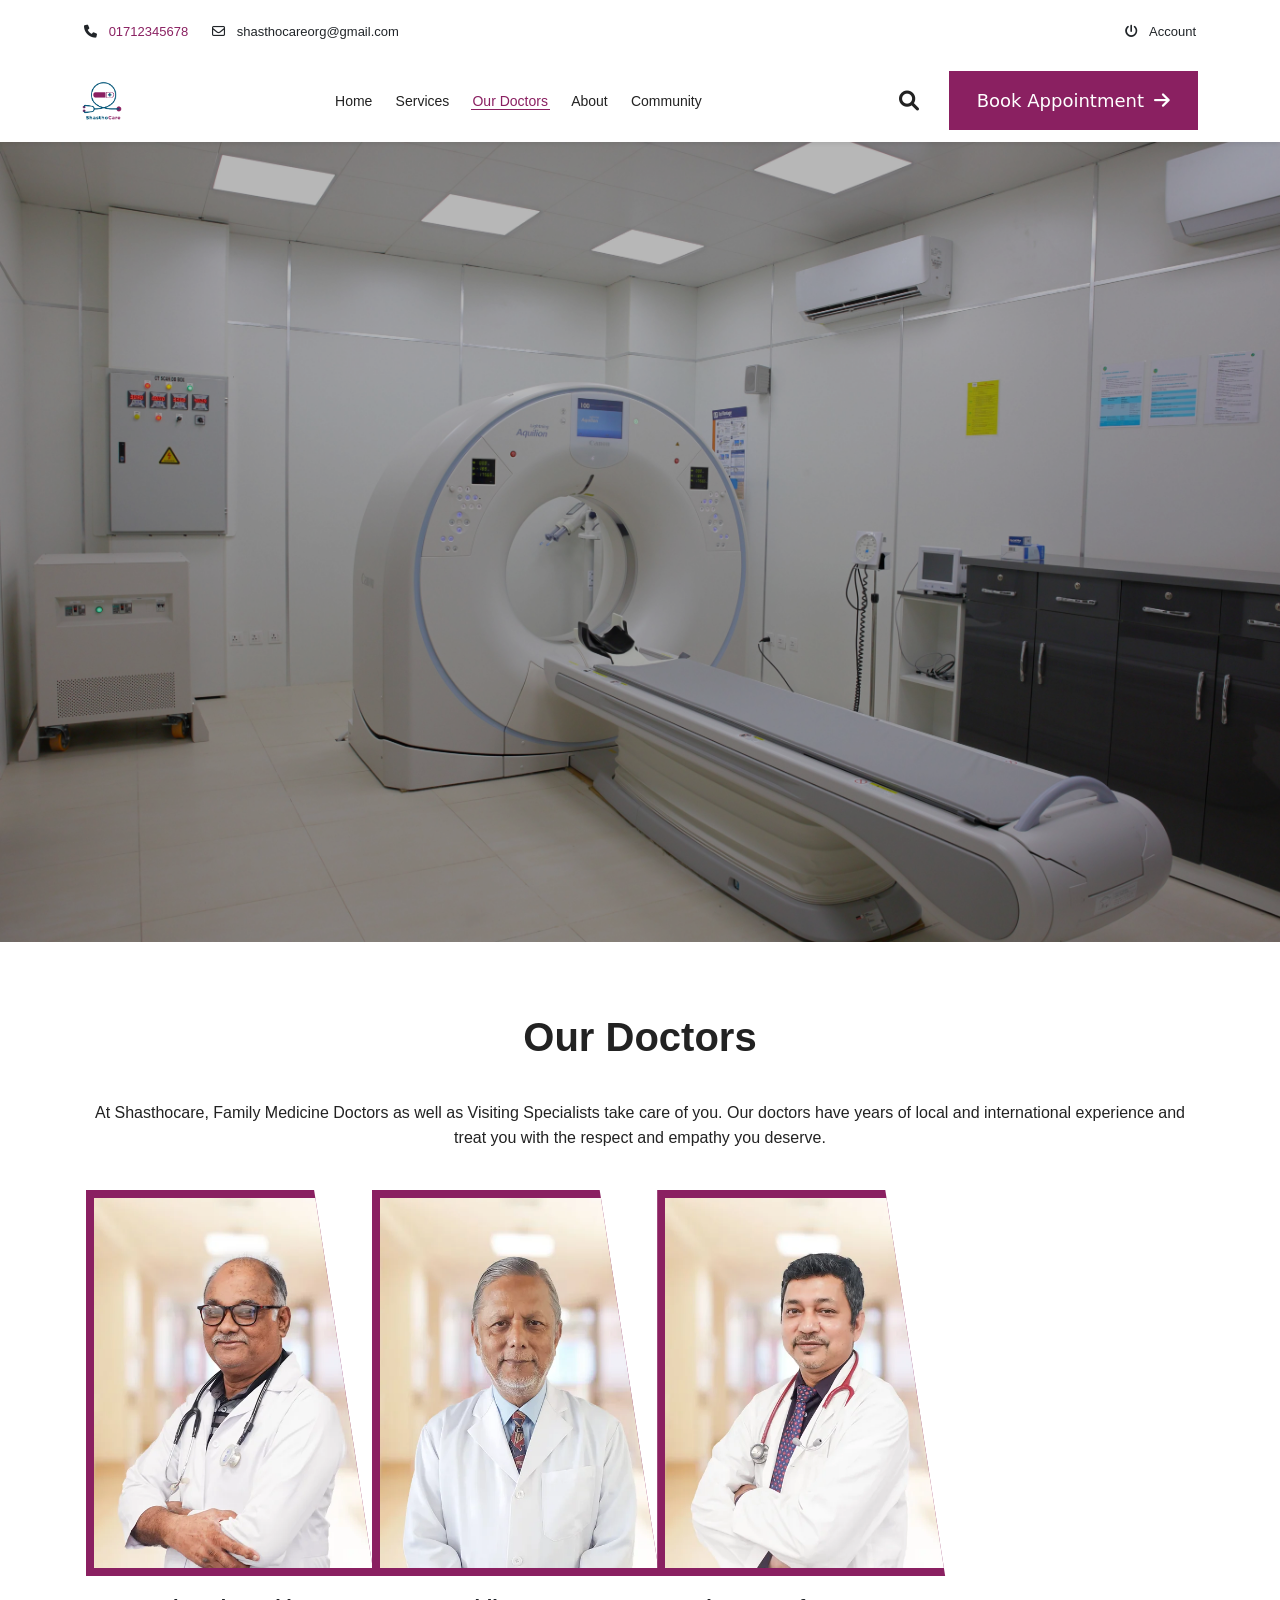
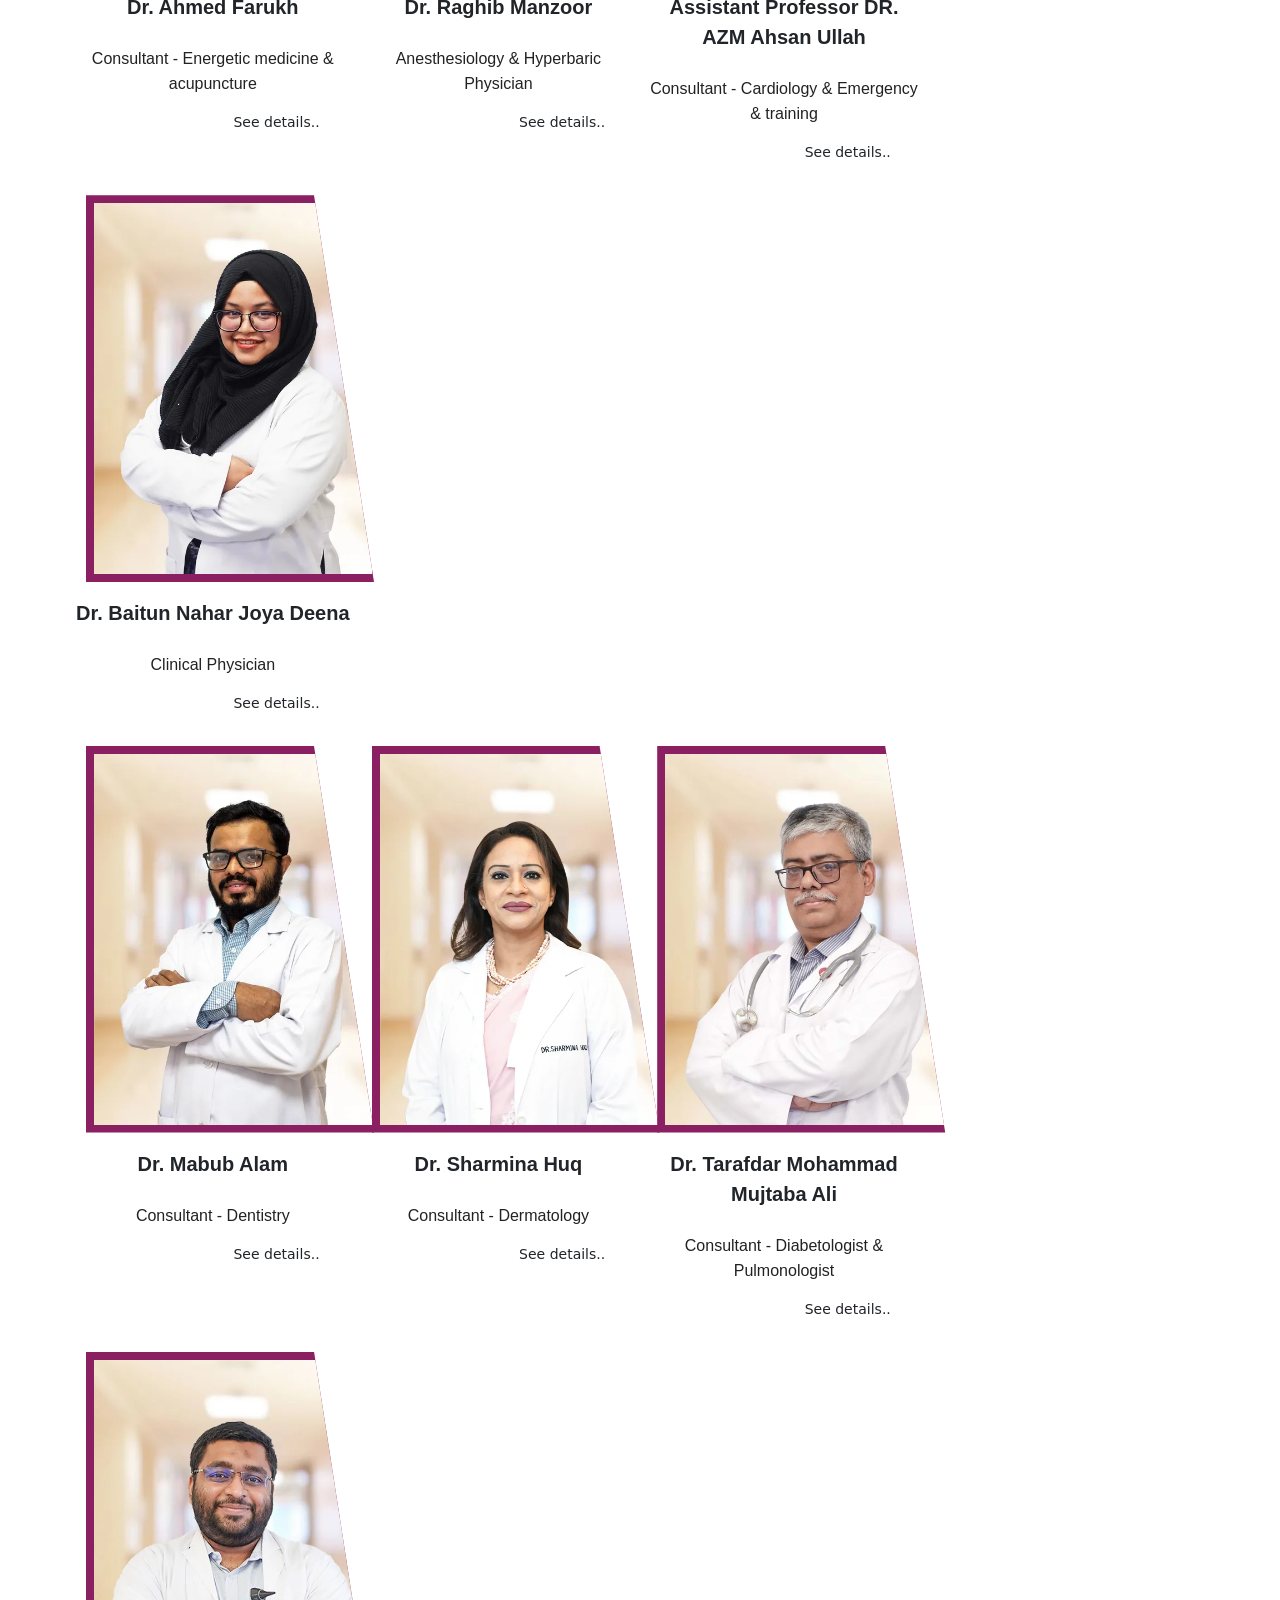
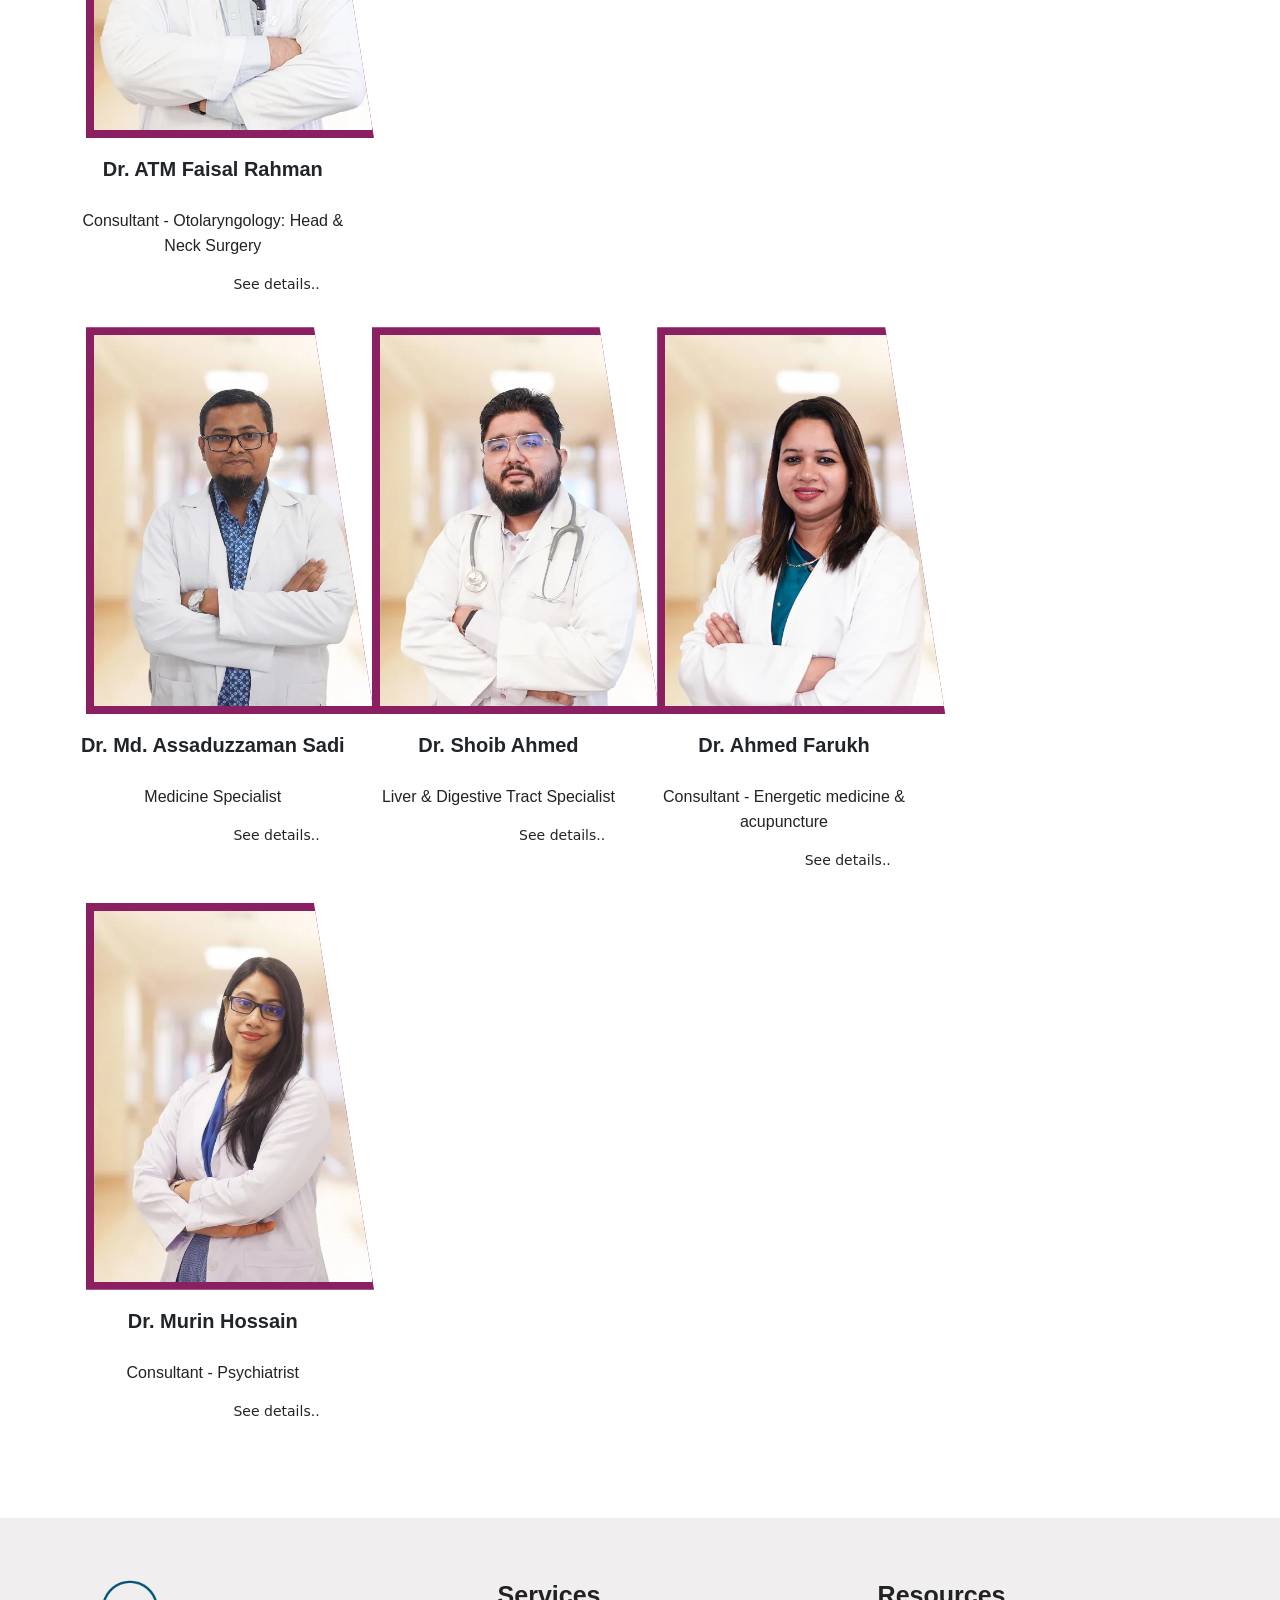
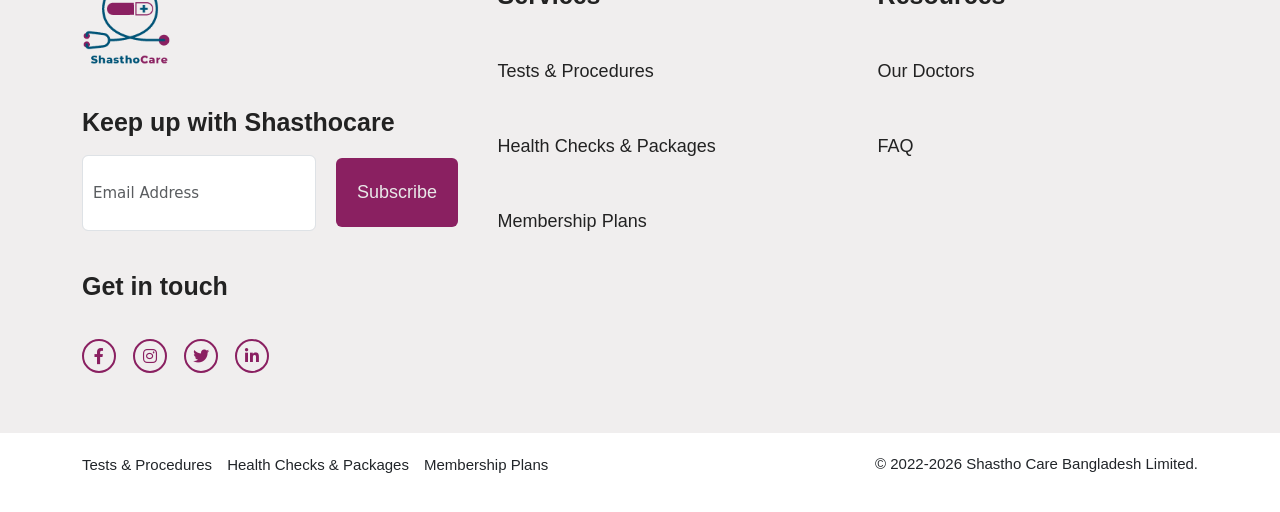
==== ourdoctor.html @ f49268fb "Initial commit" ====
<!DOCTYPE html>
<html lang="en">
<head>
    <meta charset="UTF-8">
    <meta name="viewport" content="width=device-width, initial-scale=1.0">
    <title>Shastho Care</title>
    

    <link rel="stylesheet" href="https://cdnjs.cloudflare.com/ajax/libs/font-awesome/6.0.0/css/all.min.css" integrity="sha512-9usAa10IRO0HhonpyAIVpjrylPvoDwiPUiKdWk5t3PyolY1cOd4DSE0Ga+ri4AuTroPR5aQvXU9xC6qOPnzFeg==" crossorigin="anonymous" referrerpolicy="no-referrer" />
    <link rel="icon" href="./Img/Shastho-Care.png" type="image/l-icon">
    <link rel="stylesheet" href="./css/bootstrap.min.css">
    <link rel="stylesheet" href="./css/style.css">
</head>
<body>


    <!-- topbar start -->
    <section id="topbar" class=" bg-white">
        <div class="container top-back">
            <div class="row top-text">
                <div class="col-md-6 text-center text-md-start">
                    <div class="head-1 d-flex gap-4 justify-content-center justify-content-md-start">
                        <div class="top-1">
                            <a href="#"><i class="fa-solid fa-phone me-2"></i> <span class="phone-number"> 01712345678</span></a>
                        </div>
                        <div class="top-2">
                            <a href="#"><i class="fa-regular fa-envelope me-2"></i> shasthocareorg@gmail.com</a>
                        </div>
                    </div>
                </div>
                <div class="col-md-6 top-dro text-center text-md-end mt-2 mt-md-0">
                    <div class="head-2 d-flex gap-4 justify-content-center justify-content-md-end">
                        <div class="top-4">
                            <ul>
                                <li>
                                    <a href="#"><i class="fa-solid fa-power-off me-2"></i> Account
                                    </a>
                                    <ul>
                                        <li>
                                            <a href="#sasthoSignup" data-bs-toggle="modal"><i class="fa-regular fa-circle-user"></i>Signup</a>
                                            <a href="#modalLogIn" data-bs-toggle="modal"><i class="fa-regular fa-circle-user"></i>Login</a>
                                        </li>
                                    </ul>
                                </li>
                            </ul>
                        </div>
                    </div>
                </div>
            </div>
        </div>
    </section>
    <!-- topbar end -->

    <!-- menubar start -->
   
    <nav class="navbar navbar-expand-lg sticky-top bg-white shadow-sm">
        <div class="container">
            <!-- Logo -->
            <a class="navbar-brand" href="#">
                <img class="logo" src="./Img/Shastho Care.png" alt="Shastho Care">
            </a>

            <!-- Mobile Toggle -->
            <button class="navbar-toggler" type="button"
                data-bs-toggle="collapse"
                data-bs-target="#navbarNav">
                <span class="navbar-toggler-icon"></span>
            </button>

            <!-- Menu -->
            <div class="collapse navbar-collapse menu" id="navbarNav">
                <ul class="navbar-nav mx-auto">
                    <li class="nav-item ">
                        <a class="nav-link" href="index.html">Home</a>
                    </li>
                    <li class="nav-item">
                        <a class="nav-link" href="services.html">Services</a>
                    </li>
                    <li class="nav-item">
                        <a class="nav-link active" href="ourdoctor.html">Our Doctors</a>
                    </li>
                    <li class="nav-item">
                        <a class="nav-link" href="about.html">About</a>
                    </li>
                    <li class="nav-item">
                        <a class="nav-link" href="community.html">Community</a>
                    </li>
                </ul>
                <div class="nav-search">
                    <a href="#">
                        <i class="fa-solid fa-magnifying-glass"></i>
                    </a>
                </div>
                <div class="appointment-btn">
                    <a href="#appointmentModal" data-bs-toggle="modal">
                        Book Appointment
                        <span class="arrow">
                            <i class="fa-solid fa-arrow-right"></i>
                        </span>
                    </a>
                </div>
            </div>
        </div>
    </nav>
    <!-- menubar end -->

    <!-- banner start -->
    <section id="doctors">
        <div class="container doc">
            
        </div>
    </section>
    <!-- banner end -->

    <!-- doctors gallary start -->
    <section id="doctor">
        <div class="doc-gallary">
            <div class="container">
                <div class="service-heading  sec-head">
                    <div class="raw">
                        <div class="col-md-12 doc-text">
                            <h1 class="mb-5">Our Doctors</h1>
                            <p class="mb-4">At Shasthocare, Family Medicine Doctors as well as Visiting Specialists take care of you. Our doctors have years of local and international experience and treat you with the respect and empathy you deserve.</p>
                        </div>
                    </div>
                    <div class="row gallery-part">
                        <div class="col-md-3 gallary-col">
                            <div class="doc-img">
                                <div class="img-bg">
                                    <img src="./Img/Dr._Ahmed_Farukh.jpg" width="98%" alt="Dr._Ahmed_Farukh.jpg">
                                </div>
                            </div>
                            <div class="doct-text">
                                <h2 class="mb-4 mt-3">Dr. Ahmed Farukh</h2>
                                <p>Consultant - Energetic medicine & acupuncture</p>
                                <a href="#">See details..</a>
                            </div>
                        </div>
                         <div class="col-md-3 gallary-col">
                            <div class="doc-img">
                                <div class="img-bg">
                                    <img src="./Img/Dr._Raghib_Manzoor.jpg" width="98%" alt="Dr._Raghib_Manzoor.jpg">
                                </div>
                            </div>
                            <div class="doct-text">
                                <h2 class="mb-4 mt-3">Dr. Raghib Manzoor</h2>
                                <p>Anesthesiology & Hyperbaric Physician</p>
                                <a href="#">See details..</a>
                            </div>
                        </div>
                         <div class="col-md-3 gallary-col">
                            <div class="doc-img">
                                <div class="img-bg">
                                    <img src="./Img/ahsanullah.jpg" width="98%" alt="ahsanullah.jpg">
                                </div>
                            </div>
                            <div class="doct-text">
                                <h2 class="mb-4 mt-3">Assistant Professor DR. AZM Ahsan Ullah</h2>
                                <p>Consultant - Cardiology & Emergency & training</p>
                                <a href="#">See details..</a>
                            </div>
                        </div>
                        <div class="col-md-3 gallary-col">
                            <div class="doc-img">
                                <div class="img-bg">
                                    <img src="./Img/Dr._Deena.jpg" width="98%" alt="Dr._Deena.jpg">
                                </div>
                            </div>
                            <div class="doct-text">
                                <h2 class="mb-4 mt-3">Dr. Baitun Nahar Joya Deena</h2>
                                <p>Clinical Physician</p>
                                <a href="#">See details..</a>
                            </div>
                        </div>
                    </div>
                    <div class="row gallery-part">
                        <div class="col-md-3 gallary-col">
                            <div class="doc-img">
                                <div class="img-bg">
                                    <img src="./Img/Dr._Mahbub_Alam.jpg" width="98%" alt="Dr._Mahbub_Alam.jpg">
                                </div>
                            </div>
                            <div class="doct-text">
                                <h2 class="mb-4 mt-3">Dr. Mabub Alam</h2>
                                <p>Consultant - Dentistry</p>
                                <a href="#">See details..</a>
                            </div>
                        </div>
                         <div class="col-md-3 gallary-col">
                            <div class="doc-img">
                                <div class="img-bg">
                                    <img src="./Img/shamima.jpg" width="98%" alt="shamima.jpg">
                                </div>
                            </div>
                            <div class="doct-text">
                                <h2 class="mb-4 mt-3">Dr. Sharmina Huq</h2>
                                <p>Consultant - Dermatology</p>
                                <a href="#">See details..</a>
                            </div>
                        </div>
                         <div class="col-md-3 gallary-col">
                            <div class="doc-img">
                                <div class="img-bg">
                                    <img src="./Img/Dr._Tarafdar_Moham.jpg" width="98%" alt="Dr._Tarafdar_Moham.jpg">
                                </div>
                            </div>
                            <div class="doct-text">
                                <h2 class="mb-4 mt-3">Dr. Tarafdar Mohammad <br> Mujtaba Ali</h2>
                                <p>Consultant - Diabetologist & Pulmonologist</p>
                                <a href="#">See details..</a>
                            </div>
                        </div>
                        <div class="col-md-3 gallary-col">
                            <div class="doc-img">
                                <div class="img-bg">
                                    <img src="./Img/Dr._ATM Faisal_Rahman.jpg" width="98%" alt="Dr._ATM Faisal_Rahman.jpg">
                                </div>
                            </div>
                            <div class="doct-text">
                                <h2 class="mb-4 mt-3">Dr. ATM Faisal Rahman</h2>
                                <p>Consultant - Otolaryngology: Head &  <br> Neck Surgery</p>
                                <a href="#">See details..</a>
                            </div>
                        </div>
                    </div>
                    <div class="row gallery-part">
                        <div class="col-md-3 gallary-col">
                            <div class="doc-img">
                                <div class="img-bg">
                                    <img src="./Img/Dr._Sadi.jpg" width="98%" alt="Dr._Sadi.jpg">
                                </div>
                            </div>
                            <div class="doct-text">
                                <h2 class="mb-4 mt-3">Dr. Md. Assaduzzaman Sadi</h2>
                                <p>Medicine Specialist</p>
                                <a href="#">See details..</a>
                            </div>
                        </div>
                         <div class="col-md-3 gallary-col">
                            <div class="doc-img">
                                <div class="img-bg">
                                    <img src="./Img/shoib.jpg" width="98%" alt="shoib.jpg">
                                </div>
                            </div>
                            <div class="doct-text">
                                <h2 class="mb-4 mt-3">Dr. Shoib Ahmed</h2>
                                <p>Liver & Digestive Tract Specialist</p>
                                <a href="#">See details..</a>
                            </div>
                        </div>
                         <div class="col-md-3 gallary-col">
                            <div class="doc-img">
                                <div class="img-bg">
                                    <img src="./Img/Dr._Salma_Akter.jpg" width="98%" alt="Dr._Salma_Akter.jpg">
                                </div>
                            </div>
                            <div class="doct-text">
                                <h2 class="mb-4 mt-3">Dr. Ahmed Farukh</h2>
                                <p>Consultant - Energetic medicine & acupuncture</p>
                                <a href="#">See details..</a>
                            </div>
                        </div>
                        <div class="col-md-3 gallary-col">
                            <div class="doc-img">
                                <div class="img-bg">
                                    <img src="./Img/Dr._Murin.jpg" width="98%" alt="Dr._Murin.jpg">
                                </div>
                            </div>
                            <div class="doct-text">
                                <h2 class="mb-4 mt-3">Dr. Murin Hossain</h2>
                                <p>Consultant - Psychiatrist</p>
                                <a href="#">See details..</a>
                            </div>
                        </div>
                    </div>
                </div>
            </div>
        </div>
    </section>
    <!-- doctors gallary end -->

    <!-- footer start -->
    <section id="footer">
        <div class="container ftr">
            <div class="row">
                <div class="col-md-4">
                    <div class="logo">
                        <img src="./Img/Shastho Care.png" alt="Shastho Care.png" class="d-block">
                    </div>
                    <h2>Keep up with Shasthocare</h2>
                    <div class="form">
                        <div class="email">
                            <input type="text" class="form-control form-ct" id="email" placeholder="Email Address">
                        </div>
                        <div class="box">
                            <button type="submit" class="btn btn-color">Subscribe</button>
                        </div>
                    </div>
                    <h2>Get in touch</h2>
                    <div class="social-icon">
                        <a href="#"><i class="fa-brands fa-facebook-f"></i></a>
                        <a href="#"><i class="fa-brands fa-instagram"></i></a>
                        <a href="#"><i class="fa-brands fa-twitter"></i></a>
                        <a href="#"><i class="fa-brands fa-linkedin-in"></i></a>
                    </div>
                </div>
                <div class="col-md-4">
                   <div class="ftr-data">
                        <h2 class="mb-5">Services</h2>
                        <a href="#" class="mb-5">Tests & Procedures</a> <br>
                        <a href="#" class="mb-5">Health Checks & Packages</a> <br>
                        <a href="#" class="mb-5">Membership Plans</a>
                   </div>
                </div>
                <div class="col-md-4">
                    <div class="ftr-data">
                        <h2 class="mb-5">Resources</h2>
                        <a href="#" class="mb-5">Our Doctors</a> <br>
                        <a href="#" class="mb-5">FAQ</a>
                   </div>
                </div>
            </div>
        </div>
    </section>

    <!-- footer-bottom -->
    <section id="footer-bottom">
        <div class="container">
            <div class="row">
            <div class="col-md-6">
                <div class="ftr-btm">
                    <a href="#">Tests & Procedures</a>
                    <a href="#">Health Checks & Packages</a>
                    <a href="#">Membership Plans</a>
                </div>
            </div>
            <div class="col-md-6">
                <div class="ftr-te">
                    <p>© 2022-2026 Shastho Care Bangladesh Limited.</p>
                </div>
            </div>
        </div>
        </div>
    </section>
    <!-- footer end -->

    <!-- modal start -->
    <!-- signup -->
    <div class="modal fade" id="sasthoSignup">
        <div class="container-fluid">
                <div class="modal-dialog custom-modal">
                    <div class="modal-content">
                        <div class="modal-header">
                            <h5 class="modal-title">Sign Up</h5>
                            <button type="button" class="btn-close"  data-bs-dismiss="modal">
                                <span></span>
                            </button>
                        </div>
                        <div class="modal-body">
                            <div class="container-fluid"></div>
                                <div class="row">
                                <!-- Image -->
                                <div class="col-md-6">
                                    <div class="modal-img">
                                        <img src="./Img/miroshnichenko.jpg" alt="Doctor" class="img-fluid w-100">
                                    </div>
                                </div>
                                <div class="col-md-6">
                                    <form>
                                        <div class="row">
                                            <div class="col-12 mb-3">
                                                <label for="firstname" class="form-label">Name</label>
                                                <input type="text" class="form-control" id="firstname" placeholder="Full Name">
                                            </div>
                                            <div class="col-md-6 mb-3">
                                                <label for="email" class="form-label">Email</label>
                                                <input type="email" class="form-control" id="email" placeholder="Enter Email">
                                            </div>
                                            <div class="col-md-6 mb-3">
                                                <label for="phone" class="form-label">Phone</label>
                                                <input type="text" class="form-control" id="phone" placeholder="Phone Number">
                                            </div>
                                            <div class="col-md-6 mb-3">
                                                <label for="gender" class="form-label">Gender</label>
                                                <select class="form-select" id="gender" >
                                                    <option>Male</option>
                                                    <option>Female</option>
                                                </select>
                                            </div>
                                            <div class="col-md-6 mb-3">
                                                <label for="dob" class="form-label">Date of Birth</label>
                                                <input type="date" class="form-control" id="dob">
                                            </div>
                                        </div>
                                    </form>
                                </div>
                            </div>
                        </div>
                        <div class="modal-footer">
                            <button type="button" class="btn btn-secondary" data-bs-dismiss="modal">
                                Close
                            </button>
                            <button type="submit" class="btn btn-primary">
                                Sign Up
                            </button>
                        </div>
                    </div>
                </div>
            </div>
        </div>
        <!-- signin -->
        <div class="modal fade" id="modalLogIn">
            <div class="container-fluid">
                <div class="modal-dialog custom-modal">
                    <div class="modal-content">
                        <div class="modal-header">
                            <h5 class="modal-title">Login</h5>
                            <button type="button" class="btn-close" data-bs-dismiss="modal">
                                <span></span>
                            </button>
                        </div>
                        <div class="modal-body">
                            <form action="">
                                <div class="row">
                                    <div class="col-md-6 mb-3">
                                        <div class="modal-img">
                                            <img src="./Img/Dr._Jotishko.jpg" alt="Doctor" class="img-fluid mb-3 mt-4 w-100">
                                        </div>
                                    </div>
                                    <div class="col-md-6 mb-3">
                                        <div class="modal-imgs">
                                            <img src="./Img/Shastho-Care.png" alt="Doctor" class="img-fluid w-30 mb-5">
                                        </div>
                                        <h2 class="mb-5">Login</h2>
                                        <label for="continue" class="mb-3">Continue with phone number</label>
                                        <input type="text" class="form-control mb-4" id="email" placeholder="Type phone number">
                                        <button type="submit" class="w-100">Login</button>
                                    </div>
                                </div>
                            </form>
                        </div>
                        <div class="modal-footer">
                            <button type="button" class="btn btn-dark" data-bs-dismiss="modal">Close</button>
                            <button type="submit" class="btn btn-primary">Login</button>
                        </div>
                    </div>
                </div>
            </div>
        </div>
    </div>

    
    <!-- Appointment Modal -->
    <div class="modal fade appointment-modal" id="appointmentModal">
        <div class="modal-dialog modal-dialog-centered">
            <div class="modal-content">
                <div class="modal-header">
                    <h5 class="modal-title">Book Appointment</h5>
                    <button type="button" class="btn-close" data-bs-dismiss="modal"></button>
                </div>
                <div class="modal-body">
                    <form>
                        <div class="mb-3">
                            <label class="form-label">Full Name</label>
                            <input type="text" class="form-control" placeholder="Enter your name">
                        </div>
                        <div class="mb-3">
                            <label class="form-label">Age</label>
                            <input type="number" class="form-control" placeholder="Enter your age" required>
                        </div>
                        <div class="mb-3">
                            <label for="gender" class="form-label">Gender</label>
                            <select class="form-select" id="gender" required>
                                <option value="" selected disabled>Gender</option>
                                <option>Male</option>
                                <option>Female</option>
                                <option>Other</option>
                            </select>
                        </div>
                        <div class="mb-3">
                            <label class="form-label">Serial No</label>
                            <input type="text" class="form-control" placeholder="Enter serial number">
                        </div>
                        <div class="mb-3">
                            <label class="form-label">Appointment Date</label>
                            <input type="date" class="form-control">
                        </div>
                        <div class="mb-3">
                            <label class="form-label">Appointment Time</label>
                            <input type="time" class="form-control">
                        </div>
                        <div class="mb-3">
                            <label class="form-label">Message</label>
                            <textarea class="form-control" rows="4" placeholder="Write your message"></textarea>
                        </div>
                        <button type="submit" class="btn btn-primary w-100"> Submit Appointment</button>
                    </form>
                </div>
            </div>
        </div>
    </div>
    <!-- modal end -->
    
    <script src="./js/jquery-4.0.0.min.js"></script>
    <script src="./js/bootstrap.bundle.js"></script>
</body>
</html>
---- css/style.css ----
/* medium device */
@media only screen and (min-width: 576px) and (max-width: 991px) {
#banner .carousel-item .overlay .caro-text h1 {
    font-size: 30px !important;
    line-height: 40px !important;
}
.nav-search{
        margin: 20px 0;
    }

    .appointment-btn{
        margin-top: 15px;
    }
#footer h2 {
    color: #222;
    font-family: "Exo", sans-serif;
    font-size: 20px;
    font-weight: bold;
    padding-top: 20px;
    text-align: left;
    line-height: 34px;
}

}
/* small device */
@media only screen and (min-width: 200px) and (max-width: 575px) {
#banner .carousel-item .overlay .caro-text h1 {
    font-size: 25px !important;
    line-height: 30px !important;
}
#footer h2 {
    color: #222;
    font-family: "Exo", sans-serif;
    font-size: 20px;
    font-weight: bold;
    padding-top: 20px;
    text-align: left;
    line-height: 34px;
}
#footer .social-icon {
    padding: 20px;
    color: #8a2061;
    text-align: left;
}
}

@font-face {
    font-family: "Exo", sans-serif;
    src: url(../fonts/Exo-Bold.ttf);
}
* {
    margin: 0;
    padding: 0;
    box-sizing: border-box;
}
a {
    text-decoration: none;
    display: inline-block;
    color: inherit;
}
i {
    display: inline-block;
}
ul,li,ol {
    list-style: none;
}
h1,h2,h3,h4,h5,h6 {
    font-family: "Exo", sans-serif;
    font-weight: bold;
    line-height: 30px;
    text-align: center;

}

.sec-head h1{  
    font-family: "Exo", sans-serif;
    font-size: 40px;
    font-weight: bold;
    color: #222;  
    text-align: center;
}
.sec-head p {
    font-family: "Exo", sans-serif;
    font-size: 16px;
    color: #222;  
    text-align: center;
    line-height: 25px;
}
img {
    vertical-align: middle;
}
body,html {
    scroll-behavior: smooth;
}
html {
    scroll-behavior: smooth;
}

body {
    overflow-y: scroll;
}
/* all common css */

/* topbar start */
#topbar {
    position: relative;
    z-index: 1031;
    font-family: "Exo", sans-serif;
    font-size: 13px;
}
#topbar .top-text {
    padding: 2px;
    margin-top: 20px;
}
#topbar .top-1 .phone-number {
    color: #8a2061;
}

#topbar .top-text ul li {
    position: relative;
}
#topbar .top-text ul li ul {
    position: absolute;
    background-color: #fff;
    top: 100%;
    width: 170px;
    left: 50%;
    text-align: left;
    transform: translateX(-50%);
    padding: 10px 10px;
    opacity: 0;
    visibility: hidden;
    z-index: 999;
    transition: 0.4s;
    box-shadow: 0 0 12px -1px rgb(0, 0, 0, 0.244);
}
#topbar .top-text ul li:hover > ul {
    opacity: 1;
    visibility: visible;
}

#topbar .top-text ul li ul li {
    display: block;
}
#topbar .top-text ul li ul li a {
    line-height: 45px;
    display: block;
    padding: 4px 15px;
    transition: 0.3s;
    -webkit-transition: 0.3s;
    -moz-transition: 0.3s;
    -ms-transition: 0.3s;
    -o-transition: 0.3s;
}
#topbar .top-text ul li ul li a:hover {
    background-color: #e9e9e9;
    color: #8a2061;
}
#topbar .top-text ul li ul li a i {
    margin-right: 8px;
}
#topbar .top-text ul li ul li a i:hover {
    color: #8a2061;
}

/* service page */
#topbar .tob-back {
    background-color: none;
}
/* topbar end */


/* Logo */
.navbar{
    position: sticky;
    top: 0;
    z-index: 1030;
}
.navbar .logo{
    max-width: 40px;
    top: 0;
    width: 100%;
    height: auto;
}

/* navbar start*/
.navbar .menu ul li a {
    /* display: inline-block; */
    color: #222;
    font-size: 14px;
    font-family: "Exo", sans-serif;
    font-weight: 400;
    margin: 0 10px;
    line-height: 50px;
}
.navbar-nav .nav-link{
    position: relative;
    transition: color 0.4s linear;
    -webkit-transition: color 0.4s linear;
    -moz-transition: color 0.4s linear;
    -ms-transition: color 0.4s linear;
    -o-transition: color 0.4s linear;
}
.navbar-nav .nav-link::after{
    content: "";
    position: absolute;
    left: 0;
    bottom: 24px;
    width: 0;
    height: 1px;
    background: #8a2061;
    transition: width 0.3s ease;
}
.navbar-nav .nav-link:hover{
    color: #8a2061;
}
.navbar-nav .nav-link:hover::after,
.navbar-nav .nav-link.active::after{
    width: 100%;
}
.navbar-nav .nav-link.active{
    color: #8a2061;
}

.nav-search{
    margin-right: 30px;
}
.nav-search a{
    color: #222;
    font-size: 20px;
    transition: .3s;
}
.nav-search a:hover{
    color: #8a2061;
}

/* Appointment Button */
.appointment-btn a{
    background: #8a2061;
    color: white;
    padding: 16px 28px;
    text-decoration: none;
    display: inline-flex;
    align-items: center;  
    gap: 10px;
    font-size: 18px;
    font-weight: 500;
    transition: .4s;
}
/* Arrow Animation */
.arrow{
    transition: .4s;
}
.appointment-btn a:hover{
    border: none;
    background: #a83a79;
    color: #fff;
}
.appointment-btn a:hover .arrow{
    transform: translateX(8px);
}
.modal.fade .modal-dialog{
    transition: all linear 0.4s ;
    -webkit-transition: all linear 0.4s ;
    -moz-transition: all linear 0.4s ;
    -ms-transition: all linear 0.4s ;
    -o-transition: all linear 0.4s ;
}
/* navbar end */

/* banner start */
#banner .carousel-item{
    height: 900px; /* প্রয়োজন অনুযায়ী */
    position: relative;
}
#banner .carousel-item img{
    width: 100%;
    height: 100%;
    object-fit: cover;
    object-position: center 20%;
}
#banner .carousel-item .overlay {
    position: absolute;
    top: 0;
    left: 0;
    width: 100%;
    height: 100%;
    background-color: rgba(0, 0, 0, 0.566);
}
#banner .carousel-item .overlay .caro-text {
     z-index: 2;
    margin-bottom: 290px;
}
#banner .carousel-item .overlay .caro-text h1 {
    font-size: 40px;
    font-weight: bold;
    line-height: 90px;
}
#banner .carousel-item .overlay .caro-text P {
    font-size: 20px;
    line-height: 30px;
}
#banner .carousel-control-prev,
#banner .carousel-control-next{
    width: 40px;
    height: 40px;
    background: #fff;
    border-radius: 50%;
    opacity: 1;
    top: 50%;
    transform: translateY(-50%);
    -webkit-border-radius: 50%;
    -moz-border-radius: 50%;
    -ms-border-radius: 50%;
    -o-border-radius: 50%;
}
#banner .carousel-control-prev-icon,
#banner .carousel-control-next-icon{
    filter: brightness(0);
    -webkit-filter: brightness(0);
}
/* banner end */

/* services start */
#services {
    position: relative;
    background-image: url(../Img/pataint.jpg);
    background-repeat: no-repeat;
    background-size: cover;
    background-position: center;
    height: 800px;
    width: 100%;
}
#services::after {
    content: '';
    position: absolute;
    top: 0;
    left: 0;
    width: 100%;
    height: 100%;
    background-color: rgba(0, 0, 0, 0.284);
}
#ser-content {
    padding: 80px 0;
}
#ser-content .con {
    position: relative;
    padding: 30px 20px;
    transition: all linear 0.3s;
    -webkit-transition: all linear 0.3s;
    -moz-transition: all linear 0.3s;
    -ms-transition: all linear 0.3s;
    -o-transition: all linear 0.3s;
}
#ser-content .con:hover {
    background-color: #e9e9e9;
}
#ser-content .con h2 {
    font-size: 20px;
    font-weight: bold;
    text-align: left;
}
#ser-content .con p {
    text-align: justify;
    padding-right: 250px;
}
#ser-content .con .appointment-btn {
    position: absolute;
    top: 40%;
    right: 3%;
}
/* services end */

/* doctors start */
#doctors {
    position: relative;
    background-image: url(../Img/cityscan.jpg);
    background-repeat: no-repeat;
    background-size: cover;
    background-position: center;
    height: 800px;
    width: 100%;
}
#doctors::after {
    content: '';
    position: absolute;
    top: 0;
    left: 0;
    width: 100%;
    height: 100%;
    background-color: rgba(0, 0, 0, 0.284);
}
#doctor {
    padding: 80px 0;
}
#doctor .gallary-col {
    width: 24%;
    padding: 10px 0;
    margin: 6px;
    transition: all linear 0.4s;
    -webkit-transition: all linear 0.4s;
    -moz-transition: all linear 0.4s;
    -ms-transition: all linear 0.4s;
    -o-transition: all linear 0.4s;
}
#doctor .gallary-col:hover {
    box-shadow:0 0 6px 3px rgba(0, 0, 0, 0.224);
}
#doctor .doc-img .img-bg {
    width: 300px;
    padding: 8px;
    margin: 0 10px;
    background-color:#8a2061;
    clip-path: polygon(0% 0%,76% 0%,96% 100%,0% 100%);
    position: relative;
}
#doctor .doc-img .img-bg img {
    transition: all linear 0.4s;
}
#doctor .doc-img .img-bg:hover img {
    transform: scale(1.1);
    
}
#doctor .gallary-col .doct-text h2 {
    font-size: 20px;
}
#doctor .gallary-col .doct-text a {
    display: block;
    font-size: 14px;
    text-align: right;
    margin: 0 30px;
}
#doctor .gallary-col .doct-text a:hover {
    color: #8a2061;
}
/* doctors end */

/* about start */
#about {
    margin-bottom: 650px;
}
#about .about-heading {
    position: relative;
}
#about .about-heading .abt-af {
    position: absolute;
    width: 100%;
    top: -30%;
    left: 0;
    height: 400px;
    background-color: #fff;
}
#about .about-heading .abt-af .abt-tp {
    position: absolute;
    width: 90%;
    top: 12%;
    left: 5%;
    height: 300px;
    background-color: #fff;
}
#about .about-heading .abt-af .abt-tp h1,
#about .about-heading .abt-af .abt-tp p{
    margin: 64px;
}
#about .about-heading .abt-af .abt-tp p{
    margin-top: 15px;
}
#about .abt-cont {
    top: 250px;
    position: relative;
}
#about .abt-cont .slider {
    width: 50%;
    z-index: 1;
}
#about .abt-cont .slider h2 {
    text-align: left;
}
#about .abt-cont .slider2 {
    position: absolute;
    width: 70%;
    left: 29%;
    top: 35%;
    background: #8a2061;
    z-index: -1;
}
#about .abt-cont .slider2 .abt-dsg {
    width: 64%;
    margin-left: auto;
    margin-top: 30px;
    margin-bottom: 30px;
    border-bottom: 2px solid #fff;
    transform: translateX(-30px);
    -webkit-transform: translateX(-30px);
    -moz-transform: translateX(-30px);
    -ms-transform: translateX(-30px);
    -o-transform: translateX(-30px);
} 
#about .abt-cont .slider2 .abt-dsg p {
    animation: move 0.8s 3 alternate linear;
    animation-play-state: running;
}
#about .abt-cont .slider2 .abt-dsg p:hover {
    animation-play-state: paused;
}

/* animation start */
@keyframes move {
    from {
        transform: translateX(0px);
}
    to {
        transform: translateX(10px);
}
}
/* animation end */

/* about end */

/* community star */
#community .comm-text p {
    text-align: justify;
}
#community .comm-part {
    position: relative;
}
#community .comm-banner img {
    width: 100%;
    border: 8px solid #8a2061;
}
#community .comm-part .com-top {
    position: absolute;
    width: 70%;
    top: 14%;
    left: 82%;
    background-color: #fff;
    box-shadow:3px 3px 6px 0px rgba(0, 0, 0, 0.224);
}
#community .comm-part .com-top .com-tx p {
    font-weight: 600;
    text-align: justify;
}
#community .com-text p {
    text-align: justify;
}
/* community end */

/* widget start */
#widget {
    /* margin-bottom: 150px; */
    padding: 60px 0;
}
#widget .wid-text {
    padding: 0 20px;
    padding-top: 15%;
}
#widget .wid-text h2 {
    font-size: 20px;
    text-align: left;
}
#widget .wid-text h2 span {
    color: #8a2061;
}
#widget .wid-text .bg {
    font-size: 16px;
    font-family: "Exo", sans-serif;
    position: relative;
    text-align: justify;
}
#widget .wid-text .bg::after {
    content: '';
    position: absolute;
    background-color: #f3b4d8;
    width: 5px;
    height: 116px;
    top: -36px;
    left: -20px;
}
#widget .hoverimg {
    overflow: hidden;
    border-radius: 5px;
    border: 2px solid #8a2061;
}
#widget .hoverimg img {
    transition: all linear 0.3s;
}

#widget .hoverimg:hover img {
    transform: scale(1.1);
}
/* widget end */

/* footer start */
#footer {
    /* margin-bottom: 150px; */
    padding: 60px 0;
    background-color: rgb(240, 238, 238);
}
#footer .logo img{
    width: 25%;
}
#footer h2 {
    color: #222;
    font-family: "Exo", sans-serif;
    font-size: 25px;
    font-weight: bold;
    padding-top: 40px;
    text-align: left;
}
#footer .form{
    display: flex;
    gap: 10px;
    align-items: end;
    padding-top: 10px;
}
#footer .email{
    flex: 1;
}
#footer .email .form-control {
    padding: 20px 10px;
    font-size: 15px;
}
#footer .email .form-control:focus {
    border: 2px solid #8a2061;
    box-shadow:0 0 0 3px rgba(138, 32, 97, 0.274);
}
#footer .box .btn-color {
    background-color: #8a2061;
    color: #e9e9e9;
    padding: 20px 20px;
}
#footer .form{
    gap: 0;
    align-items: center;
}
#footer .email{
    flex: 1;
}
#footer .form .box .btn-color {
    font-family: "Exo", sans-serif;
    font-size: 18px;
    transform: translateX(20px);
}
#footer .social-icon {
    padding-top: 30px;
    color: #8a2061;
    text-align: left;
}
#footer .social-icon i {
    border: 2px solid #8a2061;
    border-radius: 50%;
    width: 34px;
    height: 34px;
    text-align: center;
    line-height: 30px;
    margin-right: 12px;
    transition: all linear 0.3s;
    -webkit-transition: all linear 0.3s;
    -moz-transition: all linear 0.3s;
    -ms-transition: all linear 0.3s;
    -o-transition: all linear 0.3s;
}
#footer .social-icon i:hover {
    color: #fff;
    background-color: #000;
    border: 2px solid #fff;
}
#footer .ftr-data {
    padding-left: 10%;
}
#footer .ftr-data h2 {
    margin-top: -38px;
}
#footer .ftr-data a {
    color: #222;
    font-family: "Exo", sans-serif;
    font-size: 18px;
}
#footer .ftr-data a:hover {
    text-decoration: underline;
}
#footer-bottom {
    padding: 20px 0;
}
#footer-bottom .ftr-btm {
    text-align: left;
}
#footer-bottom .ftr-btm a {
    font-family: "Rubik", sans-serif;
    font-size: 15px;
    margin-right: 10px;
}
#footer-bottom .ftr-btm a:hover {
    text-decoration: underline;
}
#footer-bottom .ftr-te p {
    text-align: right;
    font-family: "Rubik", sans-serif;
    font-size: 15px;
}
/* footer end */
.modal {
    z-index: 3000 !important;
}
.custom-modal {
    max-width: 1300px;
    width: 100%;
}

.modal-img {
    height: 100%;
}

.modal-img img {
    width: 100%;
    height: 100%;
    object-fit: cover;
}
.form-control:focus {
    border-color: #8a2061;
    box-shadow: none;
}
.form-select:focus {
    border-color: #8a2061;
    outline: 0;
    box-shadow: none;
}
.modal-imgs img {
    width: 30%;
    padding-top: 30%;
}
.modal-body h2 {
    font-family: "Rubik", sans-serif;
    font-size: 60px;
}
.modal-body label[for="continue"] {
    font-family: "Rubik", sans-serif;
    font-size: 14px;
    font-weight: bold;
}
.modal-body input[type="text"] {
    height: 50px;
}
.modal-body button {
    color: #ffffff;
    background-color: #8a2061;
    border: none;
    outline: none;
    line-height: 2.3;
    font-family: "Rubik", sans-serif;
    font-size: 25px;
}
.btn-close,
.btn-close:focus{
    border: none;
    outline: none;
    box-shadow: none;
}


/* .exo-uniquifier {
  font-family: "Exo", sans-serif;
  font-optical-sizing: auto;
  font-weight: <weight>;
  font-style: normal;
} */
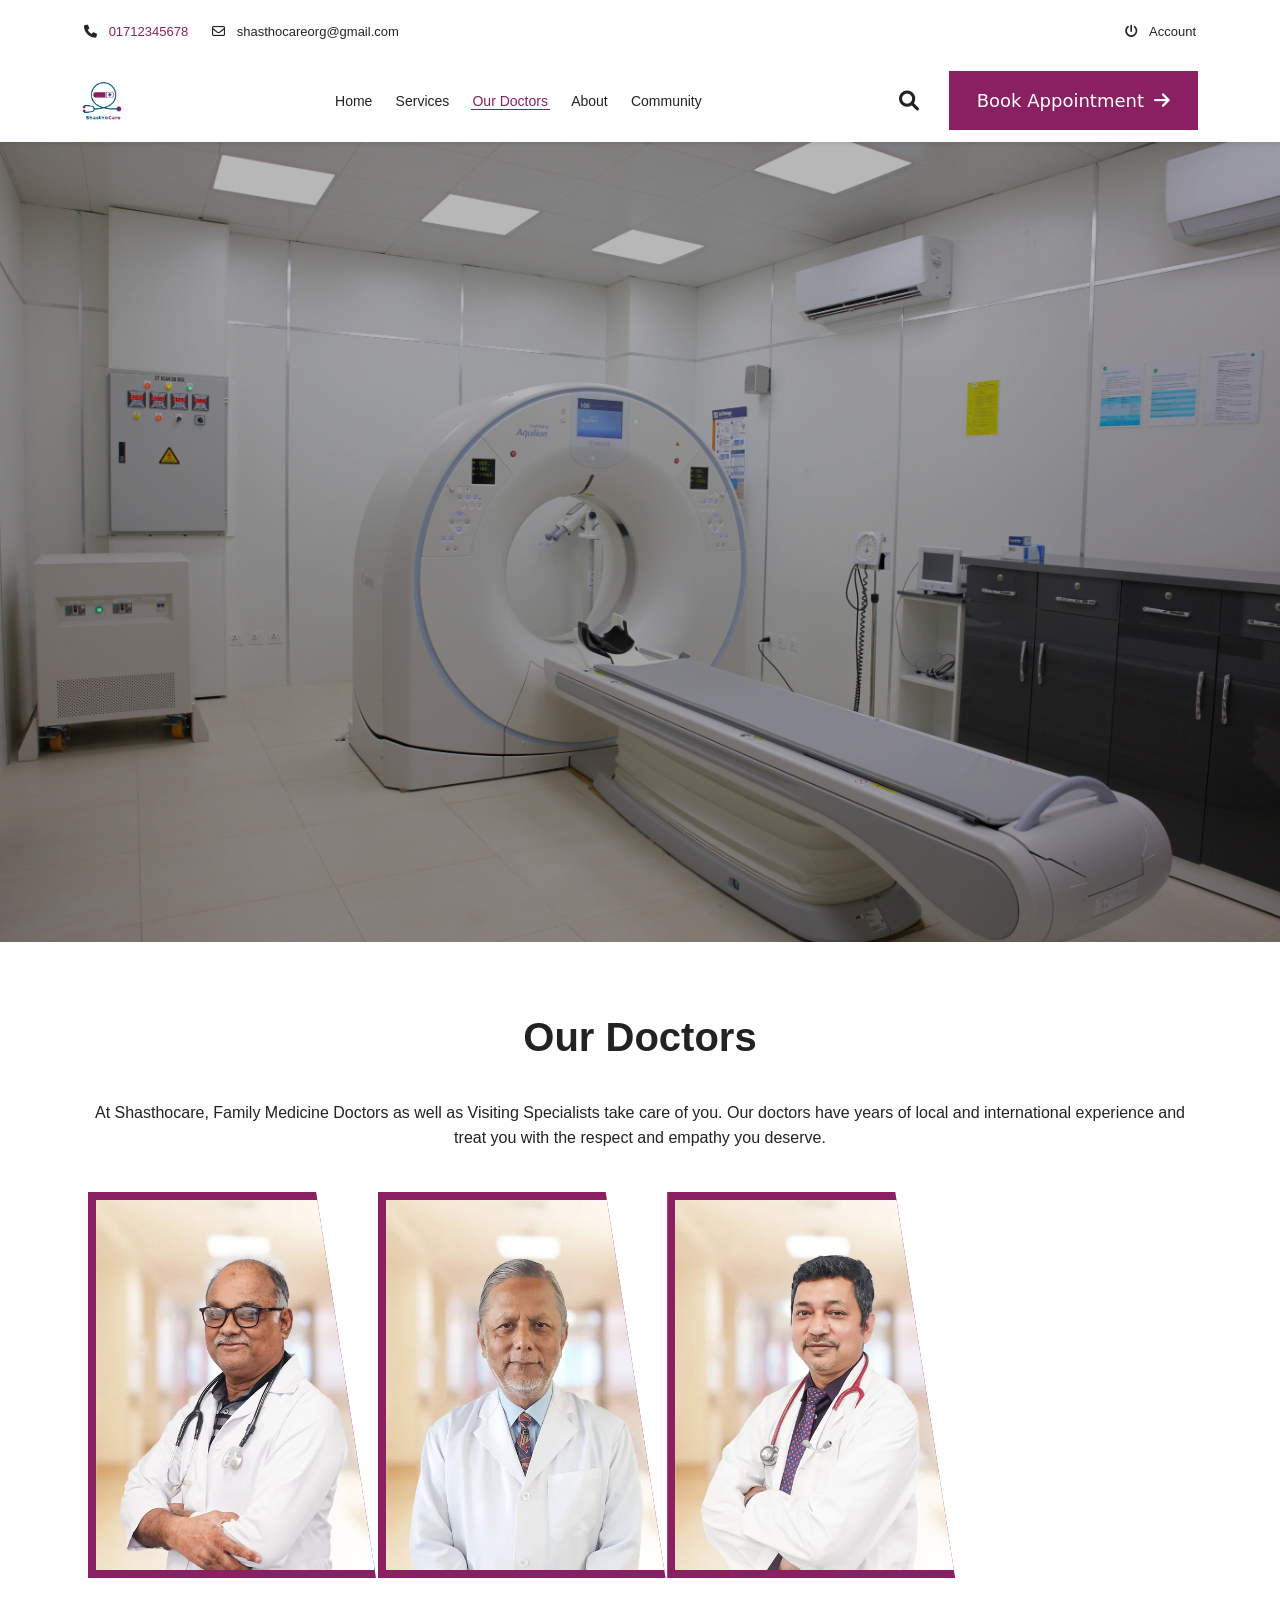
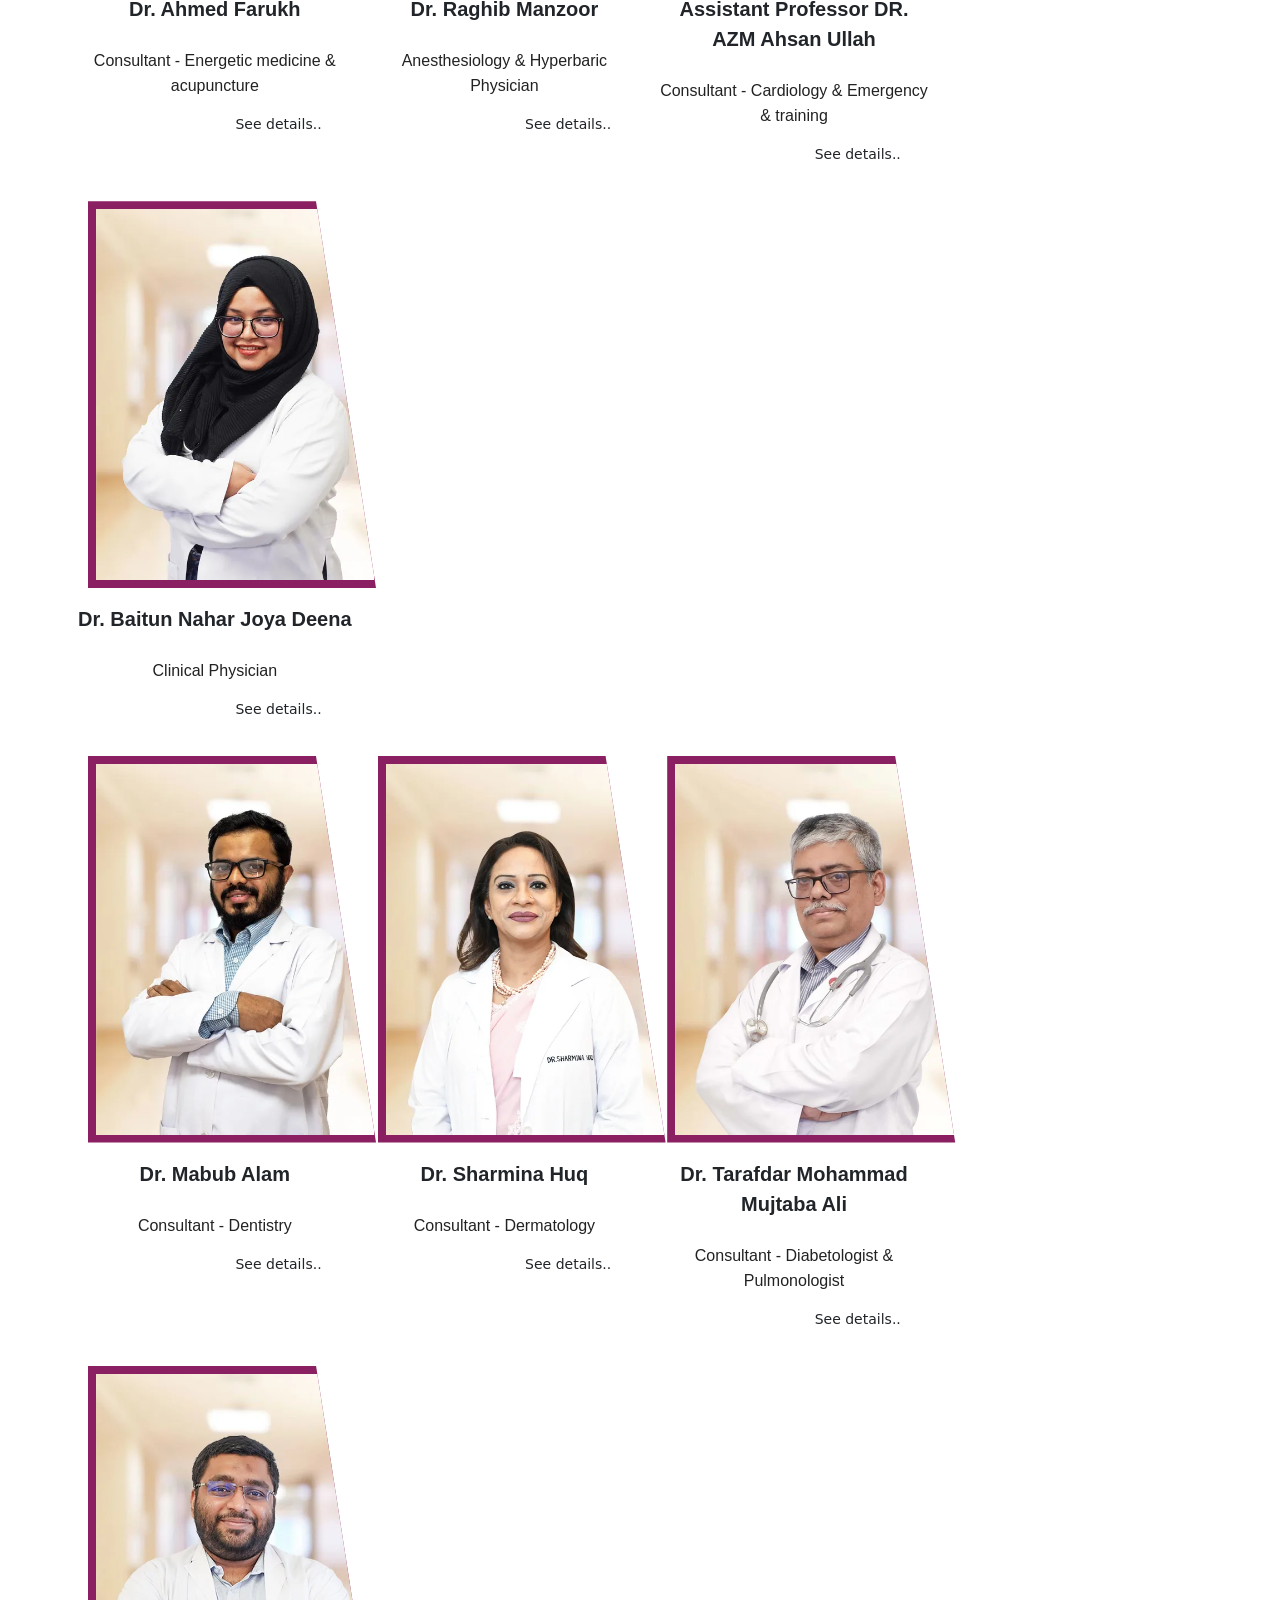
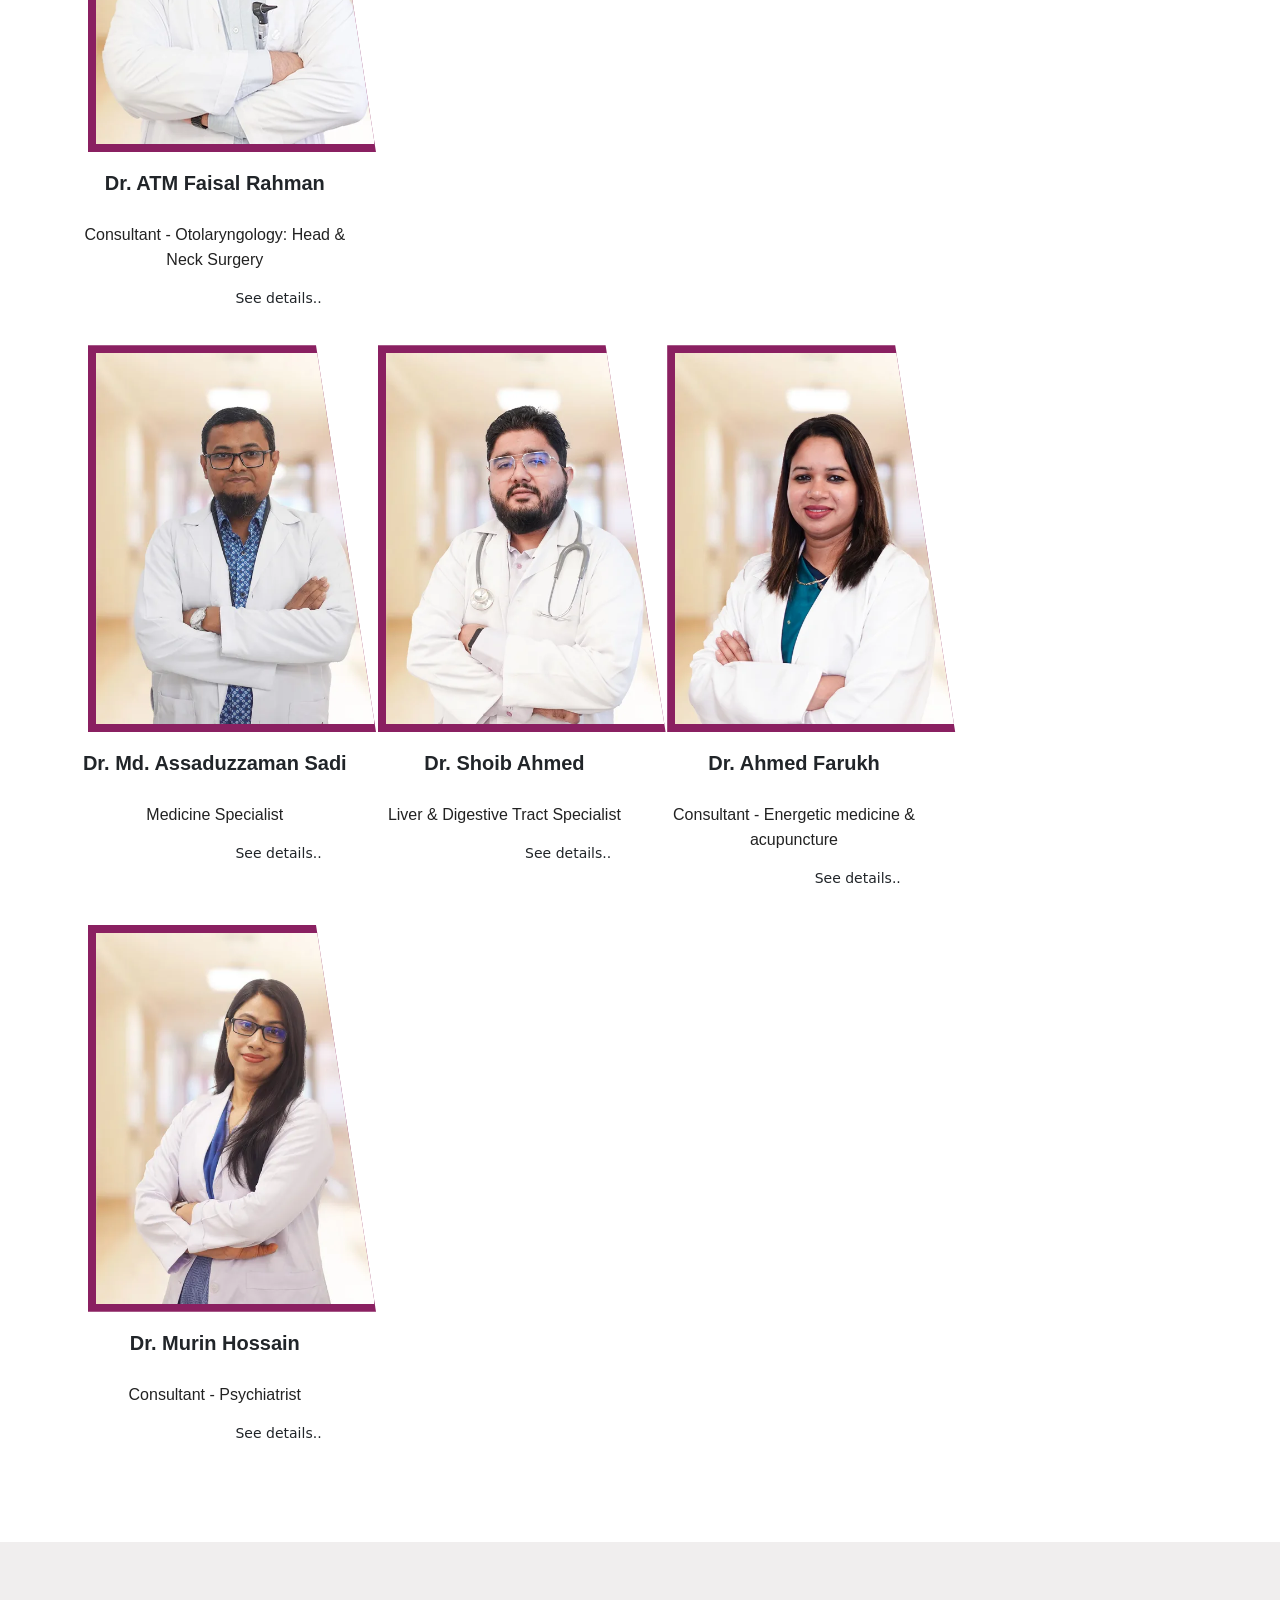
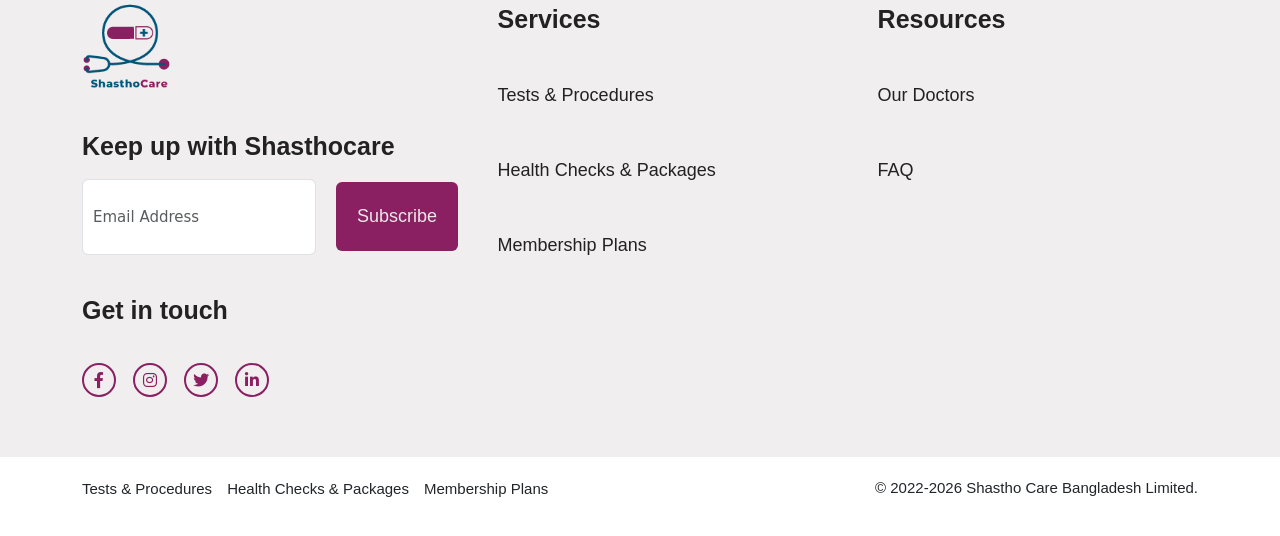
==== commit 06db0875: "all html & css" ====
--- a/ourdoctor.html
+++ b/ourdoctor.html
@@ -117,7 +117,7 @@
         <div class="doc-gallary">
             <div class="container">
                 <div class="service-heading  sec-head">
-                    <div class="raw">
+                    <div class="row">
                         <div class="col-md-12 doc-text">
                             <h1 class="mb-5">Our Doctors</h1>
                             <p class="mb-4">At Shasthocare, Family Medicine Doctors as well as Visiting Specialists take care of you. Our doctors have years of local and international experience and treat you with the respect and empathy you deserve.</p>
--- a/css/style.css
+++ b/css/style.css
@@ -3,13 +3,27 @@
 #banner .carousel-item .overlay .caro-text h1 {
     font-size: 30px !important;
     line-height: 40px !important;
-}
+    }
 .nav-search{
         margin: 20px 0;
     }
 
-    .appointment-btn{
+.appointment-btn{
         margin-top: 15px;
+    }
+#doctor .gallary-col{
+        flex: 0 0 50% !important;
+        max-width: 50% !important;
+        padding: 10px;
+    }
+
+#doctor .doc-img .img-bg{
+        width: 100%;
+        margin: 0;
+    }
+
+#doctor .doc-img .img-bg img{
+        width: 100%;
     }
 #footer h2 {
     color: #222;
@@ -19,7 +33,7 @@
     padding-top: 20px;
     text-align: left;
     line-height: 34px;
-}
+    }
 
 }
 /* small device */
@@ -27,8 +41,23 @@
 #banner .carousel-item .overlay .caro-text h1 {
     font-size: 25px !important;
     line-height: 30px !important;
-}
-#footer h2 {
+    }
+#doctor .gallary-col{
+        flex: 0 0 100% !important;
+        max-width: 100% !important;
+        padding: 10px;
+    }
+
+#doctor .doc-img .img-bg{
+        width: 100%;
+        margin: 0;
+    }
+
+#doctor .doc-img .img-bg img{
+        width: 100%;
+    }
+
+    #footer h2 {
     color: #222;
     font-family: "Exo", sans-serif;
     font-size: 20px;
@@ -36,12 +65,13 @@
     padding-top: 20px;
     text-align: left;
     line-height: 34px;
-}
+    }
 #footer .social-icon {
     padding: 20px;
     color: #8a2061;
     text-align: left;
-}
+    }
+
 }
 
 @font-face {
@@ -396,7 +426,7 @@
 #doctor .gallary-col {
     width: 24%;
     padding: 10px 0;
-    margin: 6px;
+    margin: 8px;
     transition: all linear 0.4s;
     -webkit-transition: all linear 0.4s;
     -moz-transition: all linear 0.4s;
